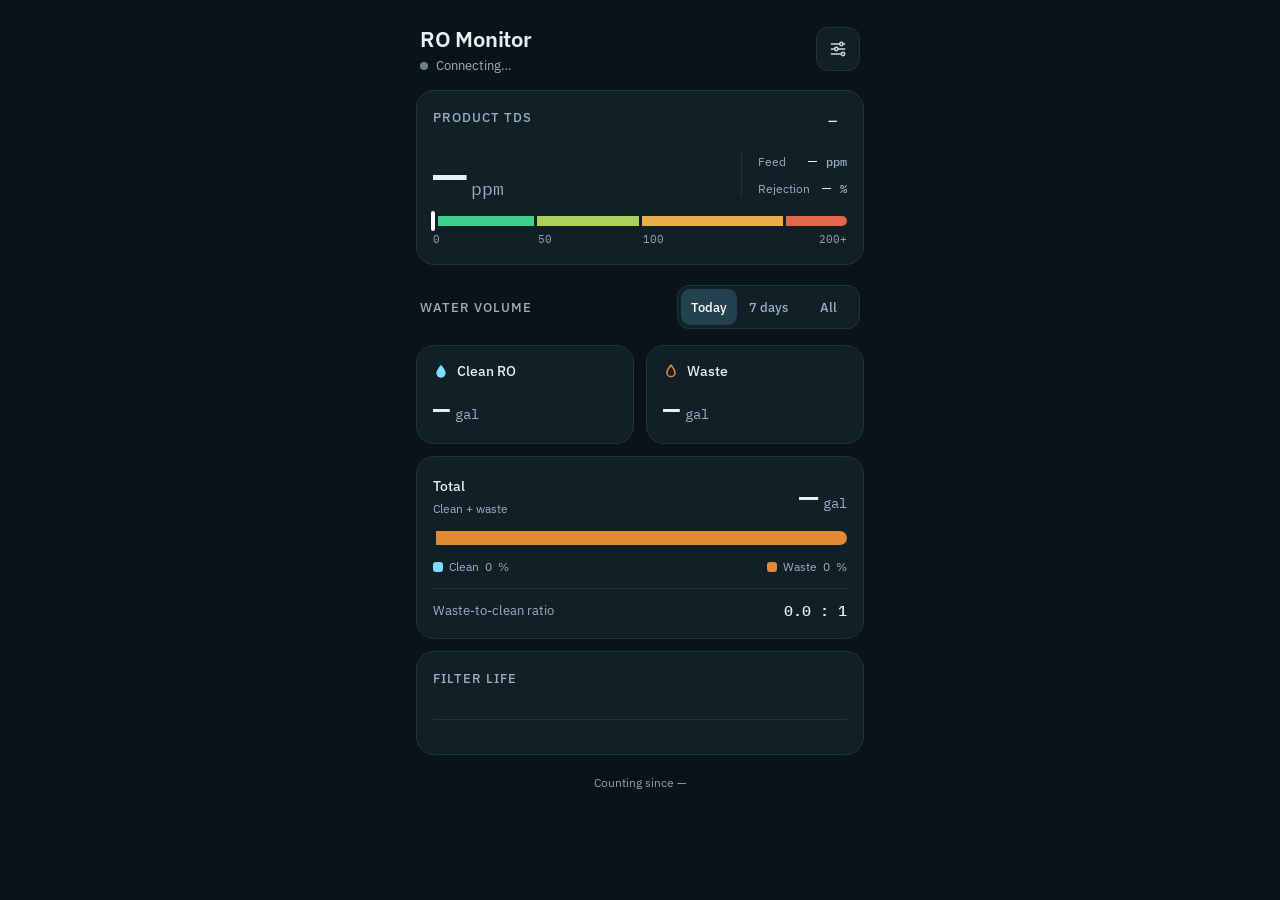
==== ui/index.html @ a53ef852 "Phase 3: REST API, web dashboard, TDS smoothing - Async web server with /api/status, /api/settings, " ====
<!doctype html>
<html lang="en">
<head>
<meta charset="utf-8">
<meta name="viewport" content="width=device-width, initial-scale=1, viewport-fit=cover">
<meta name="theme-color" content="#0A1317">
<title>RO Monitor</title>
<link rel="preconnect" href="https://fonts.googleapis.com">
<link href="https://fonts.googleapis.com/css2?family=IBM+Plex+Mono:wght@400;500;600&amp;family=IBM+Plex+Sans:wght@400;500;600&amp;display=swap" rel="stylesheet">
<link rel="stylesheet" href="app.css">
</head>
<body>
<main class="page">

  <header class="head">
    <div class="head-text">
      <h1>RO Monitor</h1>
      <div class="conn"><span id="conn-dot" class="dot dot-off"></span><span id="conn-text">Connecting…</span></div>
    </div>
    <button id="open-settings" class="icon-btn" aria-label="Settings" aria-haspopup="dialog">
      <svg width="20" height="20" viewBox="0 0 24 24" fill="none" stroke="currentColor" stroke-width="1.8" stroke-linecap="round" aria-hidden="true"><path d="M4 6h10M18 6h2M4 12h4M12 12h8M4 18h12M20 18h0"></path><circle cx="16" cy="6" r="2"></circle><circle cx="10" cy="12" r="2"></circle><circle cx="18" cy="18" r="2"></circle></svg>
    </button>
  </header>

  <section class="card tds" aria-label="Water quality">
    <div class="row between">
      <h2>Product TDS</h2>
      <span id="tds-pill" class="pill">—</span>
    </div>
    <div class="row between tds-main">
      <div class="row baseline gap6">
        <span id="tds-value" class="mono tds-num">—</span>
        <span class="mono unit18">ppm</span>
      </div>
      <div class="tds-side">
        <div class="row baseline between gap12"><span class="label12">Feed</span><span class="mono v15"><span id="tds-feed">—</span> <span class="label12">ppm</span></span></div>
        <div class="row baseline between gap12"><span class="label12">Rejection</span><span class="mono v15"><span id="tds-rej">—</span> <span class="label12">%</span></span></div>
      </div>
    </div>
    <div class="scale-wrap">
      <div class="scale">
        <div class="seg s1"></div><div class="seg s2"></div><div class="seg s3"></div><div class="seg s4"></div>
        <div id="tds-marker" class="marker"></div>
      </div>
      <div class="scale-labels mono"><span>0</span><span>50</span><span class="row between"><span>100</span><span>200+</span></span></div>
    </div>
  </section>

  <div class="row between section-head">
    <h2>Water volume</h2>
    <div class="seg-ctl" role="group" aria-label="Time period">
      <button data-period="today" aria-pressed="true">Today</button>
      <button data-period="week" aria-pressed="false">7 days</button>
      <button data-period="all" aria-pressed="false">All</button>
    </div>
  </div>

  <section class="stack" aria-label="Water volume">
    <div class="grid2">
      <div class="card tile">
        <div class="row gap8 center">
          <svg width="16" height="16" viewBox="0 0 24 24" fill="#7FDBFF" aria-hidden="true"><path d="M12 2.5C12 2.5 5 10.5 5 15a7 7 0 0 0 14 0c0-4.5-7-12.5-7-12.5z"></path></svg>
          <span class="name14">Clean RO</span>
        </div>
        <div class="row baseline gap6"><span id="v-clean" class="mono tile-num">—</span><span class="mono unit14">gal</span></div>
      </div>
      <div class="card tile">
        <div class="row gap8 center">
          <svg width="16" height="16" viewBox="0 0 24 24" fill="none" stroke="#E08A34" stroke-width="2.4" aria-hidden="true"><path d="M12 3.5C12 3.5 6 10.5 6 14.5a6 6 0 0 0 12 0c0-4-6-11-6-11z"></path></svg>
          <span class="name14">Waste</span>
        </div>
        <div class="row baseline gap6"><span id="v-waste" class="mono tile-num">—</span><span class="mono unit14">gal</span></div>
      </div>
    </div>

    <div class="card total">
      <div class="row between center gap12">
        <div class="col gap6"><span class="name14">Total</span><span class="label12">Clean + waste</span></div>
        <div class="row baseline gap6"><span id="v-total" class="mono total-num">—</span><span class="mono unit14">gal</span></div>
      </div>
      <div class="bar"><div id="bar-clean" class="bar-clean"></div><div class="bar-waste"></div></div>
      <div class="row between gap12 label12">
        <span class="legend"><span class="sw sw-clean"></span>Clean <span id="v-clean-pct">0</span>%</span>
        <span class="legend"><span class="sw sw-waste"></span>Waste <span id="v-waste-pct">0</span>%</span>
      </div>
      <div class="row between center ratio">
        <span class="label13">Waste-to-clean ratio</span>
        <span class="mono v15"><span id="v-ratio">0.0</span> : 1</span>
      </div>
    </div>

    <div class="card filters" role="region" aria-label="Filter life">
      <h2>Filter life</h2>
      <div id="filter-pre" class="filter"></div>
      <div id="filter-mem" class="filter filter-next"></div>
    </div>
  </section>

  <footer><span id="since" class="foot">Counting since —</span></footer>
</main>

<div id="overlay" class="overlay" hidden>
  <div id="dialog" class="dialog" role="dialog" aria-modal="true" aria-labelledby="settings-title">
    <div class="row between center gap12">
      <h2 id="settings-title" class="dlg-title">Settings</h2>
      <button id="close-settings" class="icon-btn close" aria-label="Close">
        <svg width="20" height="20" viewBox="0 0 24 24" fill="none" stroke="currentColor" stroke-width="2" stroke-linecap="round" aria-hidden="true"><path d="M6 6l12 12M18 6L6 18"></path></svg>
      </button>
    </div>

    <fieldset>
      <legend>Stages 1–3 · Sediment + carbon</legend>
      <div class="grid2">
        <label>Install date<input id="pre-date" type="date"></label>
        <label>Rated capacity (gal)<input id="pre-rating" class="mono" type="number" inputmode="numeric" min="1"></label>
      </div>
    </fieldset>

    <fieldset class="fs-next">
      <legend>Stage 4 · RO membrane</legend>
      <div class="grid2">
        <label>Install date<input id="mem-date" type="date"></label>
        <label>Rated capacity (gal)<input id="mem-rating" class="mono" type="number" inputmode="numeric" min="1"></label>
      </div>
    </fieldset>

    <p class="note">Changing an install date resets that filter's gallon counter to zero.</p>
    <p id="settings-error" class="err" role="alert" hidden></p>

    <div class="grid2">
      <button id="cancel-settings" class="btn btn-ghost">Cancel</button>
      <button id="save-settings" class="btn btn-primary">Save</button>
    </div>

    <div class="reset-zone">
      <div class="col gap4">
        <h3>Water counters</h3>
        <p class="note">Clears the clean, waste and total gallons for every period. Filter life is not affected.</p>
      </div>
      <button id="ask-reset" class="btn btn-danger-ghost">Reset water counters</button>
      <div id="confirm-reset" class="confirm" role="alertdialog" aria-labelledby="reset-q" hidden>
        <span id="reset-q">Reset all water counters? This can’t be undone.</span>
        <div class="grid2 gap10">
          <button id="cancel-reset" class="btn btn-sm btn-keep">Keep counters</button>
          <button id="do-reset" class="btn btn-sm btn-danger">Yes, reset</button>
        </div>
      </div>
      <span id="reset-done" class="ok" role="status" hidden>Water counters reset.</span>
    </div>
  </div>
</div>

<script src="app.js"></script>
</body>
</html>
---- ui/app.css ----
:root {
  --bg: #0A1317; --card: #111F27; --line: #1F3441; --line2: #2A4555;
  --text: #E6F1F5; --muted: #9AB2BE; --muted2: #8AA3AF; --accent: #7FDBFF; --waste: #E08A34;
  --sans: 'IBM Plex Sans', system-ui, sans-serif;
  --mono: 'IBM Plex Mono', ui-monospace, monospace;
}
* { box-sizing: border-box; }
body { margin: 0; background: var(--bg); color: var(--text); font-family: var(--sans); -webkit-text-size-adjust: 100%; }
button, input { font-family: inherit; }
a { color: var(--accent); }
h1, h2, h3, p { margin: 0; }
[hidden] { display: none !important; }

.page { max-width: 480px; margin: 0 auto; padding: 20px 16px 28px; display: flex; flex-direction: column; gap: 16px; }
.mono { font-family: var(--mono); }
.row { display: flex; } .col { display: flex; flex-direction: column; }
.between { justify-content: space-between; } .center { align-items: center; } .baseline { align-items: baseline; }
.gap4 { gap: 4px; } .gap6 { gap: 6px; } .gap8 { gap: 8px; } .gap10 { gap: 10px; } .gap12 { gap: 12px; }
.stack { display: flex; flex-direction: column; gap: 12px; }
.grid2 { display: grid; grid-template-columns: repeat(2, minmax(0, 1fr)); gap: 12px; }

h2, h3 { font-size: 13px; font-weight: 500; letter-spacing: 0.08em; text-transform: uppercase; color: var(--muted); }
.card { background: var(--card); border: 1px solid var(--line); border-radius: 18px; padding: 18px 16px; }
.label12 { font-size: 12px; color: var(--muted); } .label13 { font-size: 13px; color: var(--muted); }
.name14 { font-size: 14px; font-weight: 500; }
.unit14 { font-size: 14px; color: var(--muted); } .unit18 { font-size: 18px; color: var(--muted); }
.v15 { font-size: 15px; font-weight: 500; }

.head { display: flex; align-items: center; justify-content: space-between; gap: 12px; padding: 4px 4px 0; }
.head-text { display: flex; flex-direction: column; gap: 4px; }
h1 { font-size: 22px; font-weight: 600; letter-spacing: -0.01em; }
.conn { display: flex; align-items: center; gap: 8px; font-size: 13px; color: var(--muted); }
.dot { width: 8px; height: 8px; border-radius: 50%; background: #5EE2A0; }
.dot-off { background: #6B7F8A; } .dot-bad { background: #E0684B; }
.icon-btn { width: 44px; height: 44px; border-radius: 12px; border: 1px solid var(--line); background: var(--card); color: #C9DCE4; display: flex; align-items: center; justify-content: center; cursor: pointer; }
.icon-btn.close { margin: -8px -8px -8px 0; border: 0; background: transparent; }

.tds { display: flex; flex-direction: column; gap: 14px; }
.tds-main { align-items: center; gap: 12px; }
.tds-num { font-size: 56px; font-weight: 500; line-height: 1; letter-spacing: -0.03em; }
.tds-side { display: flex; flex-direction: column; gap: 8px; padding-left: 16px; border-left: 1px solid var(--line); }
.pill { flex-shrink: 0; font-size: 12px; font-weight: 600; padding: 4px 10px; border-radius: 999px; }
.scale-wrap { display: flex; flex-direction: column; gap: 6px; }
.scale { position: relative; height: 10px; display: grid; grid-template-columns: 5fr 5fr 7fr 3fr; gap: 3px; }
.s1 { border-radius: 5px 0 0 5px; background: #3FCF8E; } .s2 { background: #A8D25B; } .s3 { background: #E8B04B; } .s4 { border-radius: 0 5px 5px 0; background: #E0684B; }
.marker { position: absolute; top: -5px; width: 4px; height: 20px; margin-left: -2px; border-radius: 2px; background: #FFF; box-shadow: 0 0 0 3px var(--card); }
.scale-labels { display: grid; grid-template-columns: 5fr 5fr 10fr; gap: 3px; font-size: 11px; color: var(--muted2); }

.section-head { padding: 4px 4px 0; align-items: center; gap: 12px; }
.seg-ctl { display: flex; gap: 2px; padding: 3px; border-radius: 12px; background: var(--card); border: 1px solid var(--line); }
.seg-ctl button { min-width: 56px; height: 36px; padding: 0 10px; border: 0; border-radius: 9px; font-size: 13px; font-weight: 500; cursor: pointer; background: transparent; color: var(--muted); }
.seg-ctl button[aria-pressed="true"] { background: #24414F; color: #FFF; }

.tile { padding: 16px; display: flex; flex-direction: column; gap: 10px; }
.tile-num { font-size: 28px; font-weight: 500; letter-spacing: -0.02em; }
.total { display: flex; flex-direction: column; gap: 14px; }
.total-num { font-size: 32px; font-weight: 500; letter-spacing: -0.02em; }
.bar { display: flex; height: 14px; gap: 3px; }
.bar-clean { width: 0; border-radius: 7px 0 0 7px; background: var(--accent); }
.bar-waste { flex: 1; border-radius: 0 7px 7px 0; background: var(--waste); }
.legend { display: flex; align-items: center; gap: 6px; }
.sw { width: 10px; height: 10px; border-radius: 3px; } .sw-clean { background: var(--accent); } .sw-waste { background: var(--waste); }
.ratio { padding-top: 12px; border-top: 1px solid var(--line); }

.filters { display: flex; flex-direction: column; gap: 16px; }
.filter { display: flex; flex-direction: column; gap: 10px; }
.filter-next { padding-top: 16px; border-top: 1px solid var(--line); }
.f-head { display: flex; align-items: flex-start; justify-content: space-between; gap: 12px; }
.f-head > div { display: flex; flex-direction: column; gap: 3px; }
.f-line { display: flex; align-items: baseline; justify-content: space-between; gap: 12px; }
.f-used { font-family: var(--mono); font-size: 22px; font-weight: 500; letter-spacing: -0.02em; }
.f-used small { font-size: 13px; color: var(--muted); font-weight: 400; letter-spacing: 0; }
.f-pct { font-family: var(--mono); font-size: 13px; color: var(--muted); }
.f-track { height: 8px; border-radius: 4px; background: var(--line); overflow: hidden; }
.f-fill { height: 100%; border-radius: 4px; }
.f-foot { display: flex; justify-content: space-between; gap: 12px; font-size: 12px; color: var(--muted); }

footer { display: flex; flex-direction: column; gap: 10px; margin-top: 4px; }
.foot { text-align: center; font-size: 12px; color: var(--muted2); }

.overlay { position: fixed; inset: 0; z-index: 10; background: rgba(3, 8, 10, 0.72); display: flex; justify-content: center; align-items: flex-start; padding: 72px 16px 24px; overflow-y: auto; }
.dialog { width: 100%; max-width: 448px; background: var(--card); border: 1px solid var(--line2); border-radius: 22px; padding: 20px 18px; display: flex; flex-direction: column; gap: 20px; box-shadow: 0 24px 60px rgba(0, 0, 0, 0.5); }
.dlg-title { font-size: 18px; font-weight: 600; letter-spacing: 0; text-transform: none; color: var(--text); }
fieldset { margin: 0; padding: 0; border: 0; min-width: 0; display: flex; flex-direction: column; gap: 12px; }
.fs-next { padding-top: 16px; border-top: 1px solid var(--line); }
legend { padding: 0; margin-bottom: 12px; font-size: 13px; font-weight: 500; letter-spacing: 0.08em; text-transform: uppercase; color: var(--muted); }
.fs-next legend { float: left; width: 100%; }
.fs-next .grid2 { clear: both; }
label { display: flex; flex-direction: column; gap: 6px; font-size: 12px; color: var(--muted); }
input { height: 44px; width: 100%; padding: 0 10px; border-radius: 10px; border: 1px solid var(--line2); background: var(--bg); color: var(--text); font-size: 14px; color-scheme: dark; }
input:focus-visible, button:focus-visible { outline: 2px solid var(--accent); outline-offset: 2px; }
.note { font-size: 12px; line-height: 1.5; color: var(--muted); }
.err { font-size: 13px; color: #FF9A85; }
.ok { font-size: 13px; color: #7DEBB5; }
.btn { height: 48px; border-radius: 14px; font-size: 15px; font-weight: 500; cursor: pointer; }
.btn:disabled { opacity: 0.6; cursor: default; }
.btn-ghost { border: 1px solid var(--line2); background: transparent; color: var(--text); }
.btn-primary { border: 0; background: var(--accent); color: #06222E; font-weight: 600; }
.btn-danger-ghost { border: 1px solid #7A3328; background: transparent; color: #FF9A85; }
.reset-zone { padding-top: 16px; border-top: 1px solid var(--line); display: flex; flex-direction: column; gap: 12px; }
.confirm { display: flex; flex-direction: column; gap: 12px; padding: 14px; border-radius: 14px; background: #2A1512; border: 1px solid #7A3328; font-size: 14px; font-weight: 500; color: #FFD9D1; }
.btn-sm { height: 44px; border-radius: 12px; font-size: 14px; }
.btn-keep { border: 1px solid #5A3A34; background: transparent; color: var(--text); }
.btn-danger { border: 0; background: #C9432F; color: #FFF; font-weight: 600; }
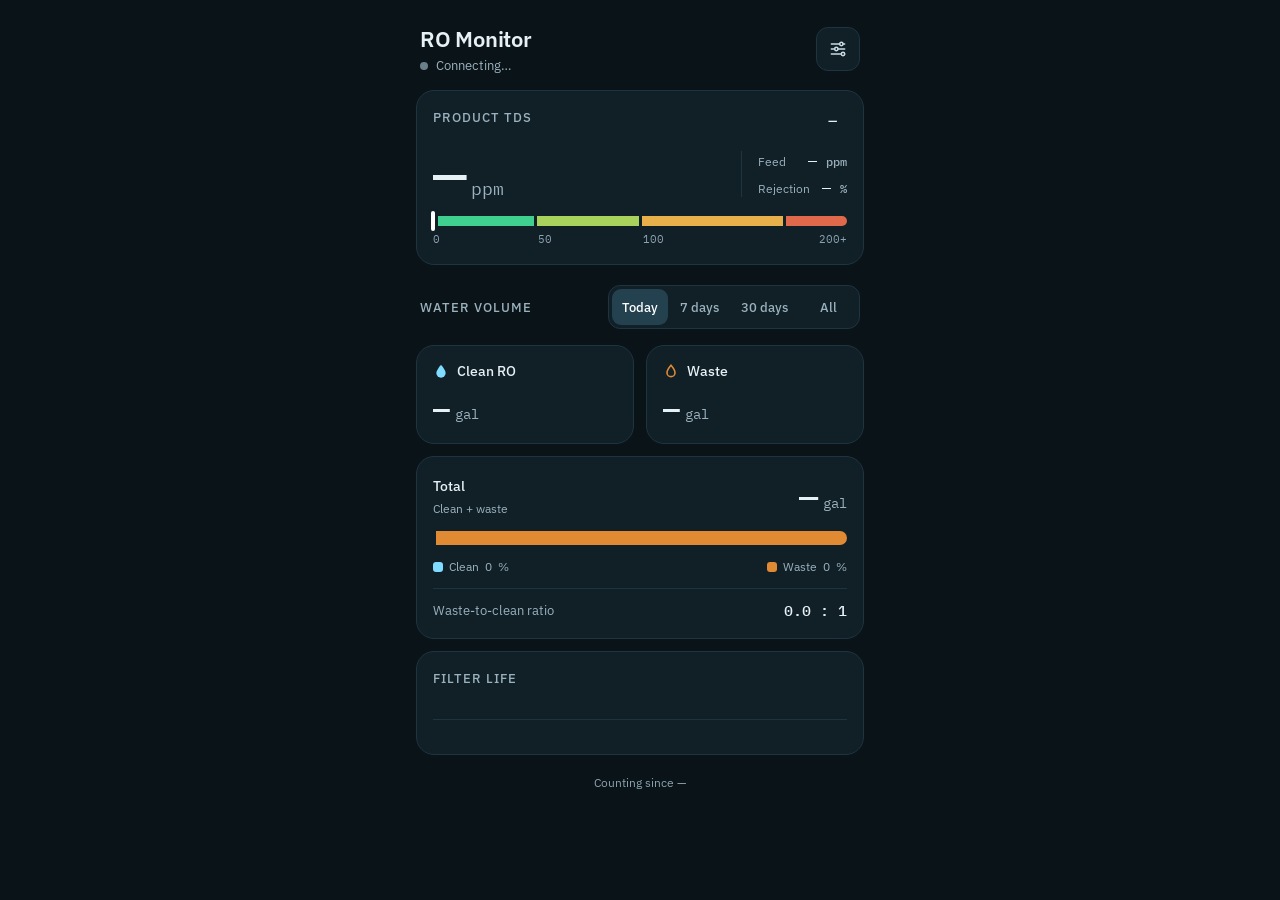
==== commit ac05d333: "Add 30-day water volume period - Grow the daily bucket ring from 8 to 30; NVS days blob v2 with migr" ====
--- a/ui/index.html
+++ b/ui/index.html
@@ -51,6 +51,7 @@
     <div class="seg-ctl" role="group" aria-label="Time period">
       <button data-period="today" aria-pressed="true">Today</button>
       <button data-period="week" aria-pressed="false">7 days</button>
+      <button data-period="month" aria-pressed="false">30 days</button>
       <button data-period="all" aria-pressed="false">All</button>
     </div>
   </div>
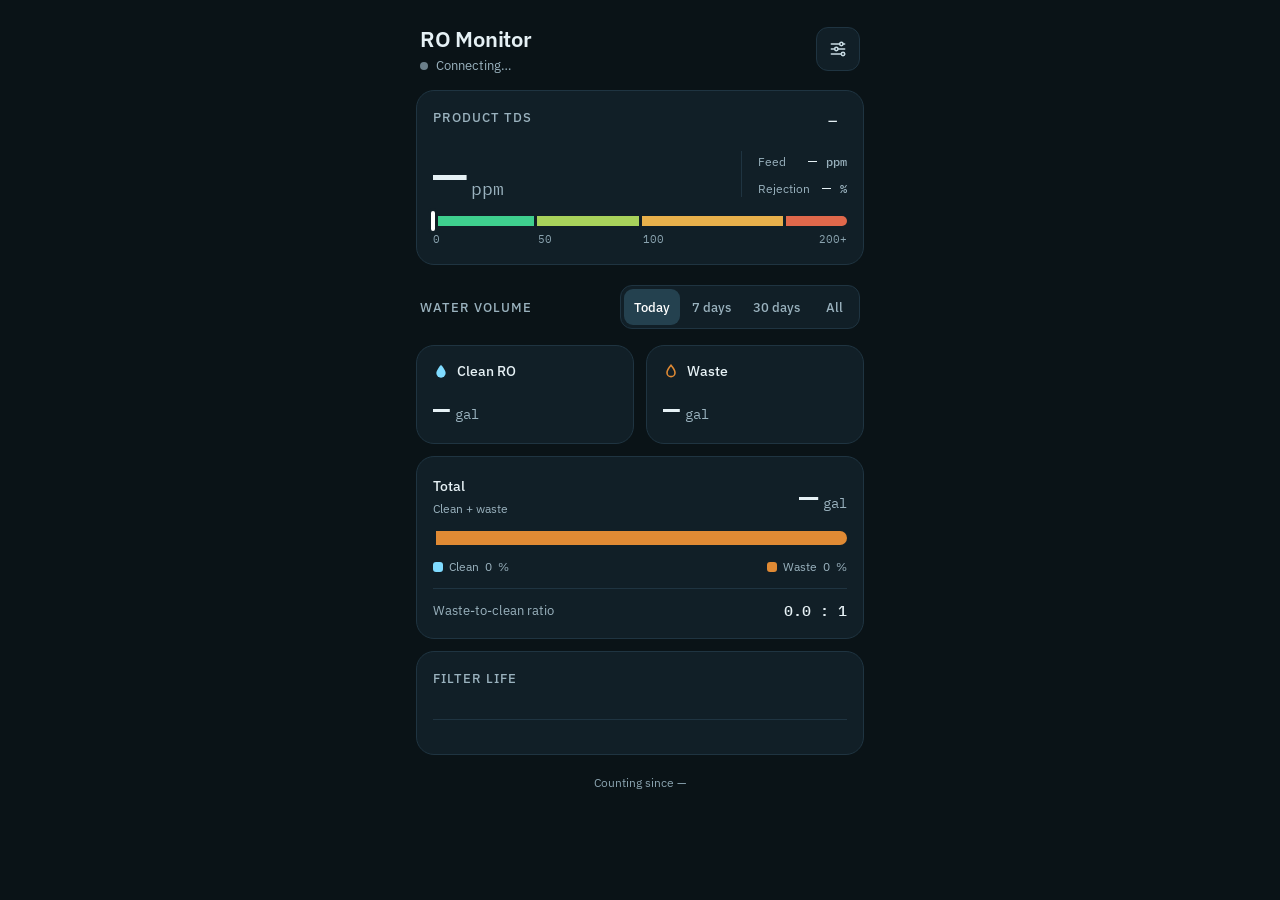
==== commit b241f699: "UI: single-line period selector on phones, pull to refresh - Keep "Water volume" and the four period" ====
--- a/ui/index.html
+++ b/ui/index.html
@@ -10,6 +10,7 @@
 <link rel="stylesheet" href="app.css">
 </head>
 <body>
+<div id="ptr" class="ptr" aria-hidden="true"><span class="ptr-ico"></span></div>
 <main class="page">
 
   <header class="head">
@@ -50,8 +51,8 @@
     <h2>Water volume</h2>
     <div class="seg-ctl" role="group" aria-label="Time period">
       <button data-period="today" aria-pressed="true">Today</button>
-      <button data-period="week" aria-pressed="false">7 days</button>
-      <button data-period="month" aria-pressed="false">30 days</button>
+      <button data-period="week" aria-pressed="false" aria-label="7 days">7<span class="long"> days</span><span class="short">d</span></button>
+      <button data-period="month" aria-pressed="false" aria-label="30 days">30<span class="long"> days</span><span class="short">d</span></button>
       <button data-period="all" aria-pressed="false">All</button>
     </div>
   </div>
--- a/ui/app.css
+++ b/ui/app.css
@@ -47,9 +47,17 @@
 .scale-labels { display: grid; grid-template-columns: 5fr 5fr 10fr; gap: 3px; font-size: 11px; color: var(--muted2); }
 
 .section-head { padding: 4px 4px 0; align-items: center; gap: 12px; }
+.section-head h2 { white-space: nowrap; }
 .seg-ctl { display: flex; gap: 2px; padding: 3px; border-radius: 12px; background: var(--card); border: 1px solid var(--line); }
-.seg-ctl button { min-width: 56px; height: 36px; padding: 0 10px; border: 0; border-radius: 9px; font-size: 13px; font-weight: 500; cursor: pointer; background: transparent; color: var(--muted); }
+.seg-ctl button { min-width: 44px; height: 36px; padding: 0 10px; white-space: nowrap; border: 0; border-radius: 9px; font-size: 13px; font-weight: 500; cursor: pointer; background: transparent; color: var(--muted); }
 .seg-ctl button[aria-pressed="true"] { background: #24414F; color: #FFF; }
+
+/* Four periods don't fit beside the heading on a phone: abbreviate "days" to "d". */
+.seg-ctl .short { display: none; }
+@media (max-width: 420px) {
+  .seg-ctl .long { display: none; }
+  .seg-ctl .short { display: inline; }
+}
 
 .tile { padding: 16px; display: flex; flex-direction: column; gap: 10px; }
 .tile-num { font-size: 28px; font-weight: 500; letter-spacing: -0.02em; }
@@ -78,6 +86,13 @@
 footer { display: flex; flex-direction: column; gap: 10px; margin-top: 4px; }
 .foot { text-align: center; font-size: 12px; color: var(--muted2); }
 
+.ptr { position: fixed; top: 0; left: 0; right: 0; height: 0; z-index: 5; display: flex; justify-content: center; align-items: flex-end; pointer-events: none; overflow: hidden; }
+.ptr-ico { width: 22px; height: 22px; margin-bottom: 10px; border-radius: 50%; border: 2.5px solid var(--line2); border-top-color: var(--accent); opacity: 0; }
+.ptr.ready .ptr-ico { border-color: var(--accent); }
+.ptr.busy .ptr-ico { animation: ptr-spin 0.8s linear infinite; }
+@keyframes ptr-spin { to { transform: rotate(360deg); } }
+@media (prefers-reduced-motion: reduce) { .ptr.busy .ptr-ico { animation-duration: 2s; } }
+
 .overlay { position: fixed; inset: 0; z-index: 10; background: rgba(3, 8, 10, 0.72); display: flex; justify-content: center; align-items: flex-start; padding: 72px 16px 24px; overflow-y: auto; }
 .dialog { width: 100%; max-width: 448px; background: var(--card); border: 1px solid var(--line2); border-radius: 22px; padding: 20px 18px; display: flex; flex-direction: column; gap: 20px; box-shadow: 0 24px 60px rgba(0, 0, 0, 0.5); }
 .dlg-title { font-size: 18px; font-weight: 600; letter-spacing: 0; text-transform: none; color: var(--text); }
